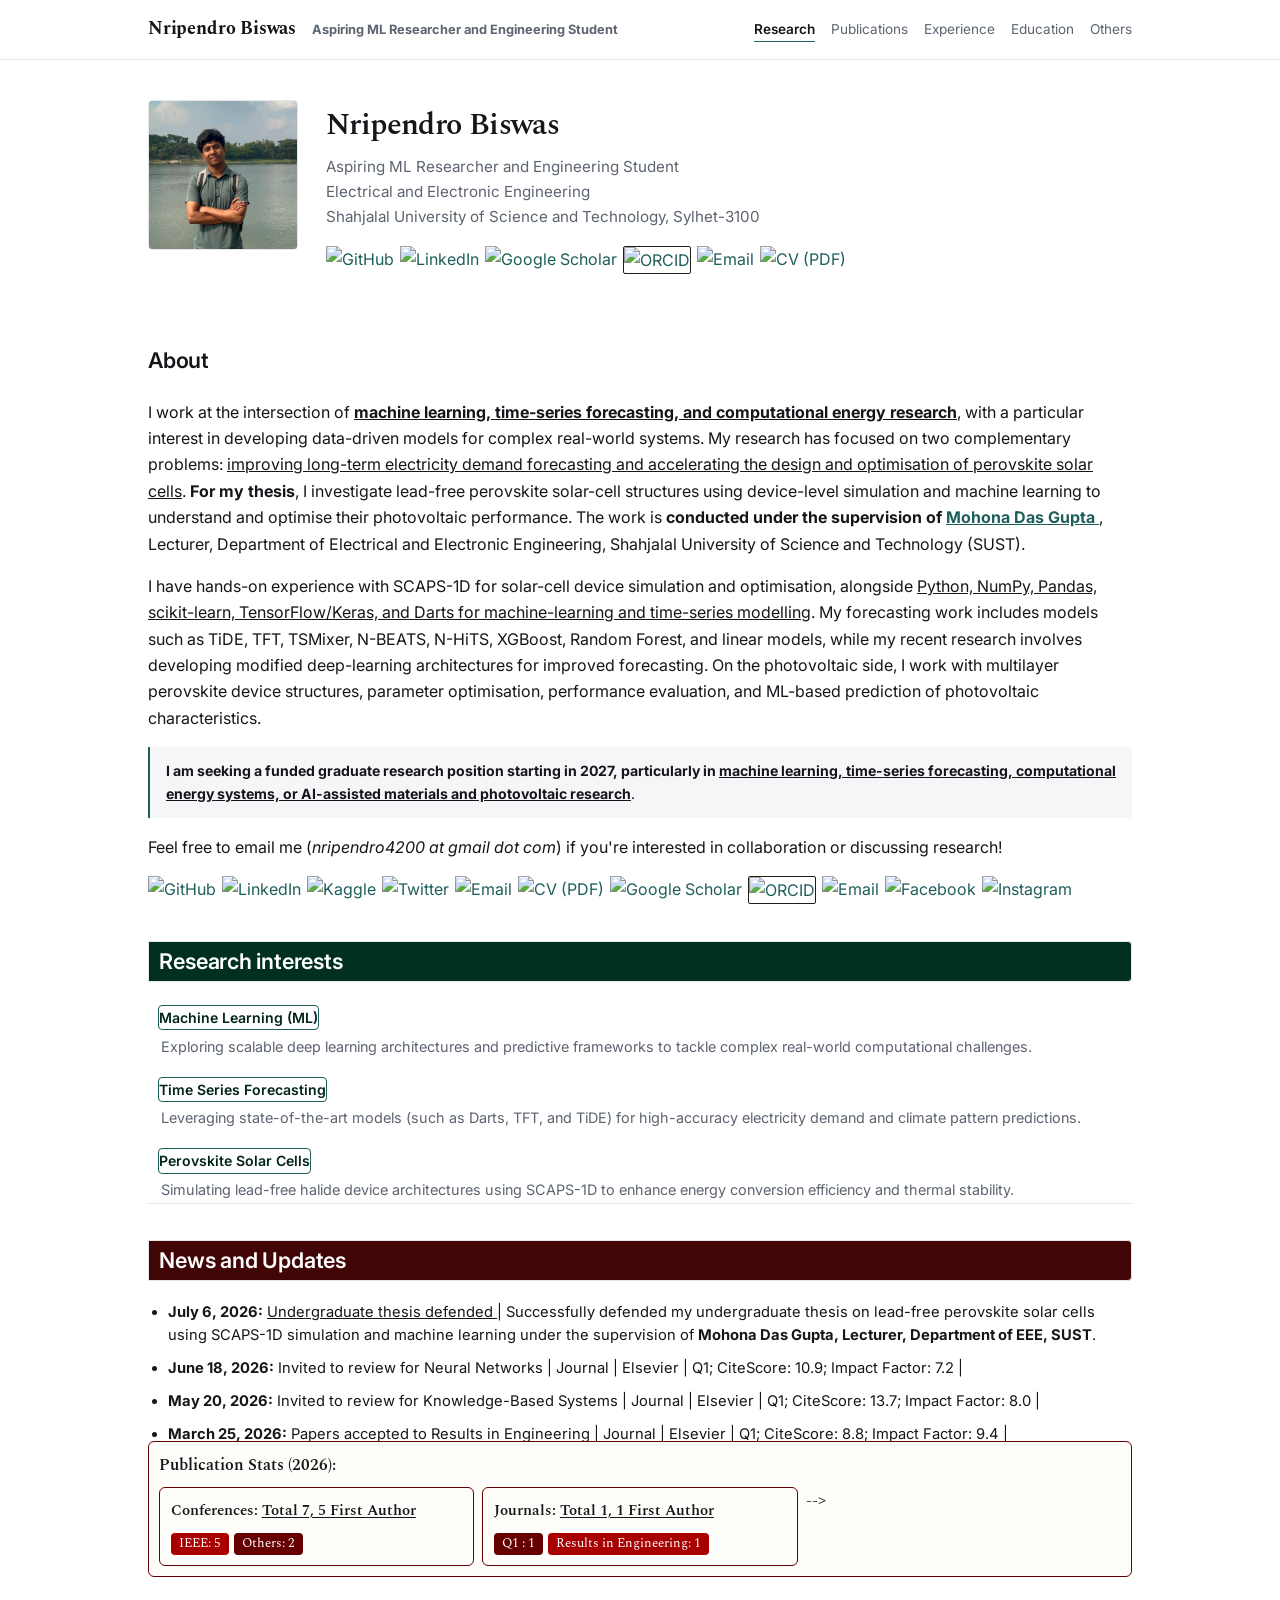
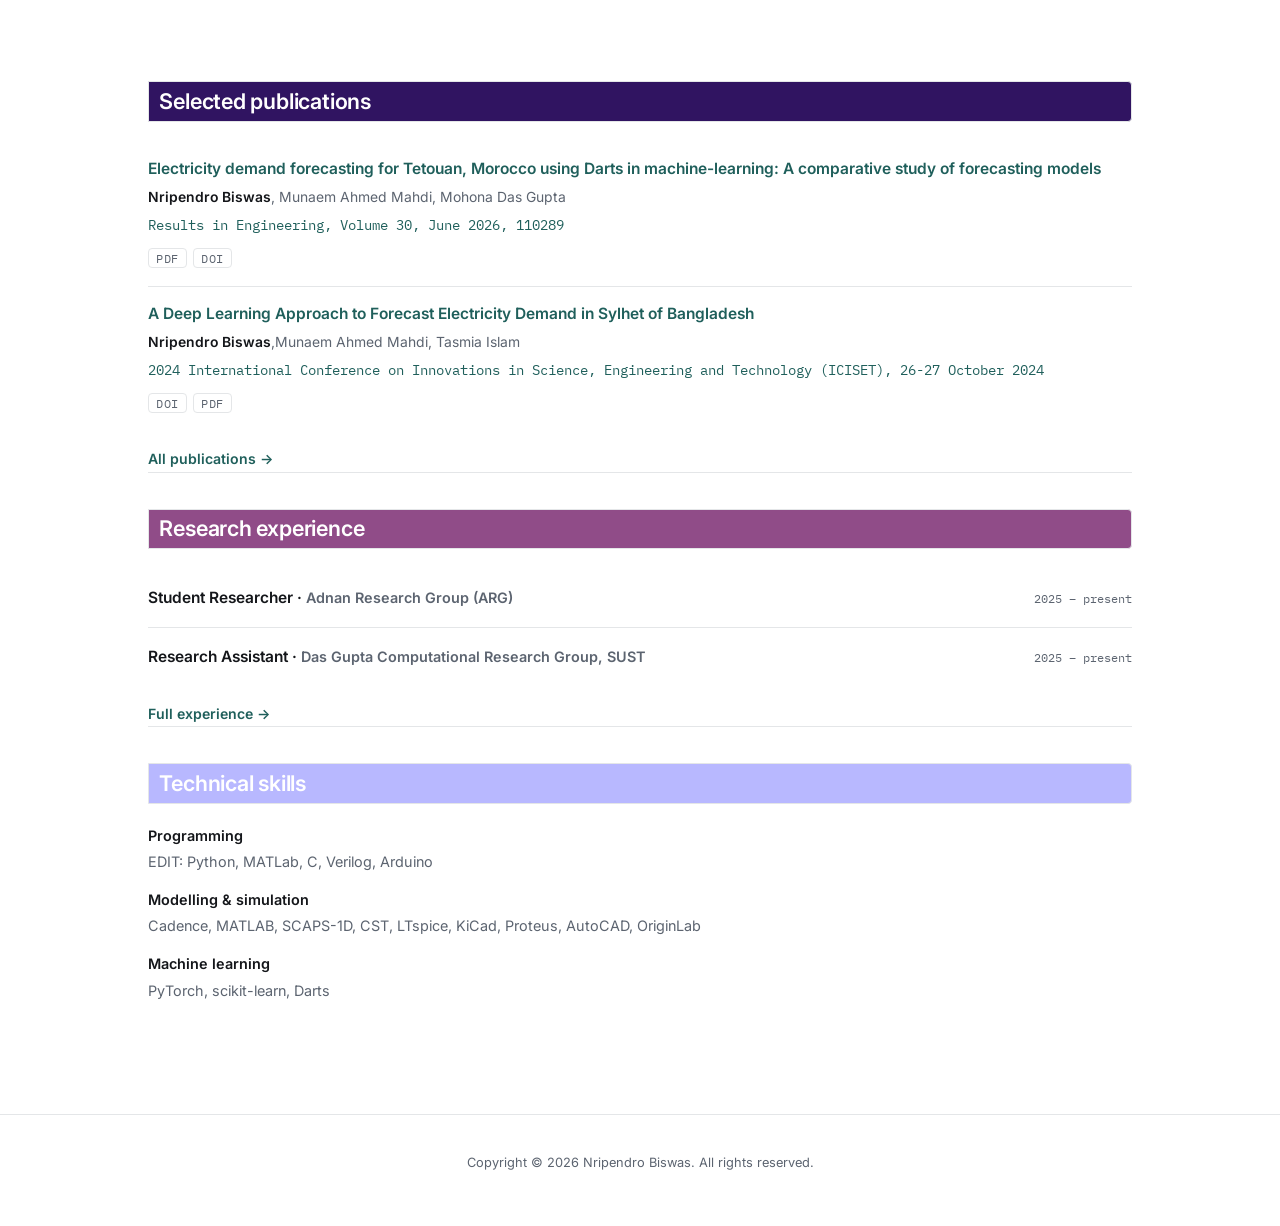
==== index.html @ 01dfb213 "Update index.html" ====
<!DOCTYPE html>
<html lang="en">
<head>
<meta charset="utf-8">
<meta name="viewport" content="width=device-width, initial-scale=1">

<!-- EDIT: page metadata ---------------------------------------------------->
<title>Nripendro Biswas </title>
<meta name="description" content="Nripendro Biswas — final-year undergraduate in Electrical and Electronic Engineering. Research on 
                                                  ML, TimeSeries Forecasting, Perovskite Solar Cells.">
<meta name="author" content="Nripendro Biswas">

<!-- Open Graph / social preview. Replace the URL and image once deployed. -->
<meta property="og:type"        content="website">
<meta property="og:title"       content="Nripendro Biswas">
<meta property="og:description" content="Electrical and Electronic Engineering | TimeSeries Forecasting">
<meta property="og:url"         content="https://NripendroBiswas.github.io/">
<meta property="og:image"       content="https://NripendroBiswas.github.io/assets/img/preview.JPG">
<meta name="twitter:card"       content="summary">

<link rel="icon" href="assets/img/favicon.png">
<link rel="preconnect" href="https://fonts.googleapis.com">
<link rel="preconnect" href="https://fonts.gstatic.com" crossorigin>
<link href="https://fonts.googleapis.com/css2?family=Inter:wght@400;600&family=IBM+Plex+Mono:wght@400;500&family=Spectral:wght@500;600&display=swap" rel="stylesheet">
<link rel="stylesheet" href="assets/css/style.css">
</head>

<body>

<!-- ======================================================================
     HEADER — copy this block verbatim into every page.
     Change only the aria-current="page" attribute to match the page.
     ====================================================================== -->
<header class="site-header">
  <div class="site-header__inner">
    <a class="site-title" href="index.html"><b><strong>Nripendro Biswas</strong></b></a> 
    <span class="site-tagline"><b>Aspiring ML Researcher and Engineering Student</b></span>
    <nav class="site-nav" aria-label="Primary">
      <a href="index.html" aria-current="page">Research</a>
      <a href="publications.html">Publications</a>
      <a href="experience.html">Experience</a>
      <a href="education.html">Education</a>
      <a href="others.html">Others</a>
    </nav>
  </div>
</header>

<main>

  <!-- ==================================================================
       HERO
       ================================================================== -->
  <div class="hero">
    <img class="hero__portrait" src="assets/img/portrait.JPG"
         alt="Portrait of Nripendro Biswas">
    <div>
      <h1>Nripendro Biswas</h1>
      <p class="hero__role">
        Aspiring ML Researcher and Engineering Student <br>
        Electrical and Electronic Engineering<br>
        <span class="muted">Shahjalal University of Science and Technology, Sylhet-3100</span>
      </p>

      <!-- EDIT: profile links. Delete any you do not use. -->
      <!-- <ul class="badges">
        <li><a href="https://github.com/Nripendrobiswas">GitHub</a></li>
        <li><a href="https://www.linkedin.com/in/nripendrobiswas/">LinkedIn</a></li>
        <li><a href="https://scholar.google.com/citations?user=jf5Q8UgAAAAJ&hl=en">Scholar</a></li>
        <li><a href="https://orcid.org/0009-0008-9670-0867">ORCID</a></li>
        <li><a href="mailto:nripendro4200@gmail.com">Email</a></li>
        <li><a href="resources/pdf/cv.pdf">CV (PDF)</a></li>
      </ul> -->
      <div class="badge-row">
        <a href="https://github.com/Nripendrobiswas"><img src="https://img.shields.io/badge/GitHub-360893?style=flat-square&logo=github&logoColor=white" alt="GitHub"></a>
        <a href="https://linkedin.com/in/nripendrobiswas"><img src="https://img.shields.io/badge/LinkedIn-0047AD?style=flat-square&logo=linkedin&logoColor=white" alt="LinkedIn"></a>
        <a href="https://scholar.google.com/citations?user=jf5Q8UgAAAAJ&hl=en"><img src="https://img.shields.io/badge/Google_Scholar-1F1F15?style=flat-square&logo=googlescholar&logoColor=white" alt="Google Scholar"></a>
        <a class="badge-orcid" href="https://orcid.org/0009-0008-9670-0867"><img src="https://img.shields.io/badge/ORCID-white?style=flat-square&logo=orcid&logoColor=A6CE39&labelColor=white&color=white" alt="ORCID"></a>
        <a href="mailto:nripendro4200@gmail.com"><img src="https://img.shields.io/badge/Email-EA4335?style=flat-square&logo=gmail&logoColor=white" alt="Email"> </a>
        <a href="resources/pdf/cv.pdf"><img src="https://img.shields.io/badge/CV-PDF-1F5F5B?style=flat-square&logo=adobeacrobatreader&logoColor=white" alt="CV (PDF)"></a>
        </div>
    </div>
  </div>

  <!-- ==================================================================
       ABOUT
       ================================================================== -->
  <section class="section" id="about">
    <h2>About</h2>

    <p>
      I work at the intersection of <b> <u>machine learning, time-series forecasting, and computational energy research</u></b>, 
      with a particular interest in developing data-driven models for complex real-world systems. 
      My research has focused on two complementary problems: <u>improving long-term electricity demand forecasting and 
      accelerating the design and optimisation of perovskite solar cells</u>. <b>For my thesis</b>, I investigate lead-free 
      perovskite solar-cell structures using device-level simulation and machine learning to understand and 
      optimise their photovoltaic performance. The work is <b>conducted under the supervision of 
        <a href="https://www.sust.edu/departments/eee/faculty/mohona-eee@sust.edu"><u> Mohona Das Gupta </u></a></b>, 
      Lecturer, Department of Electrical and Electronic Engineering, 
      Shahjalal University of Science and Technology (SUST).
    </p>

    <p>
      I have hands-on experience with SCAPS-1D for solar-cell device simulation and optimisation, alongside <u>Python, NumPy, 
      Pandas, scikit-learn, TensorFlow/Keras, and Darts for machine-learning and time-series modelling</u>.
      My forecasting work includes models such as TiDE, TFT, TSMixer, N-BEATS, N-HiTS, XGBoost, Random Forest, and 
      linear models, while my recent research involves developing modified deep-learning architectures for improved forecasting.
      On the photovoltaic side, I work with multilayer perovskite device structures, 
      parameter optimisation, performance evaluation, and ML-based prediction of photovoltaic characteristics.
    </p>

    <p class="note">
      <strong>I am seeking a <b>funded graduate research position starting in 2027</b>, 
      particularly in <u>machine learning, time-series forecasting, 
      computational energy systems, or AI-assisted materials and photovoltaic research</u></strong>.
    </p>
  </section> 

  <!-- To check badges -->
<p>Feel free to email me (<em>nripendro4200 at gmail dot com</em>) if you're interested in collaboration or discussing research!</p>

<div class="badge-row">
  <a href="https://github.com/Nripendrobiswas"><img src="https://img.shields.io/badge/GitHub-360893?style=flat-square&logo=github&logoColor=white" alt="GitHub"></a>
  <a href="https://linkedin.com/in/nripendrobiswas"><img src="https://img.shields.io/badge/LinkedIn-0047AD?style=flat-square&logo=linkedin&logoColor=white" alt="LinkedIn"></a>
  <a href="https://kaggle.com/nripendro"><img src="https://img.shields.io/badge/Kaggle-1F1F15?style=flat-square&logo=kaggle&logoColor=white" alt="Kaggle"></a>
  <a href="https://x.com/nripendro4200"><img src="https://img.shields.io/badge/Twitter-1F1F15?style=flat-square&logo=x&logoColor=white" alt="Twitter"></a>
  <a href="mailto:nripendro4200@gmail.com"><img src="https://img.shields.io/badge/Email-EA4335?style=flat-square&logo=gmail&logoColor=white" alt="Email"> </a>
  <a href="resources/pdf/cv.pdf"><img src="https://img.shields.io/badge/CV-PDF-1F5F5B?style=flat-square&logo=adobeacrobatreader&logoColor=white" alt="CV (PDF)"></a>
  <a href="https://scholar.google.com/citations?user=jf5Q8UgAAAAJ&hl=en"><img src="https://img.shields.io/badge/Google_Scholar-1F1F15?style=flat-square&logo=googlescholar&logoColor=white" alt="Google Scholar"></a>
  <!-- <a href="https://www.semanticscholar.org/author/YOUR_ID"><img src="https://img.shields.io/badge/Semantic_Scholar-033A50?style=flat-square&logo=semanticscholar&logoColor=white" alt="Semantic Scholar"></a> -->
  <!-- <a href="https://aclanthology.org/people/YOUR_NAME"><img src="https://img.shields.io/badge/ACL_Anthology-C70808?style=flat-square&logo=aclanthology&logoColor=white" alt="ACL Anthology"></a> -->
  <!-- <a href="https://dblp.org/pid/YOUR_ID"><img src="https://img.shields.io/badge/DBLP-1F1F15?style=flat-square&logo=dblp&logoColor=white" alt="DBLP"></a> -->
  <a class="badge-orcid" href="https://orcid.org/0009-0008-9670-0867"><img src="https://img.shields.io/badge/ORCID-white?style=flat-square&logo=orcid&logoColor=A6CE39&labelColor=white&color=white" alt="ORCID"></a>
  <a href="mailto:nripendro58@gmail.com"><img src="https://img.shields.io/badge/Email-EA4335?style=flat-square&logo=gmail&logoColor=white" alt="Email"> </a>
  <a href="https://www.facebook.com/nripendro.biswas/"><img src="https://img.shields.io/badge/Facebook-1877F2?style=flat-square&logo=facebook&logoColor=white" alt="Facebook"></a>
  <a href="https://instagram.com/nien_bi/"><img src="https://img.shields.io/badge/Instagram-E4405F?style=flat-square&logo=instagram&logoColor=white" alt="Instagram"></a>
      
</div>
  <!-- ==================================================================
       RESEARCH INTERESTS
       ================================================================== -->
<!-- ==================================================================
     RESEARCH INTERESTS
     ================================================================== -->
<section class="section" id="interests">
  <h2 class="section-title header-interest">Research interests</h2>

  <dl class="skills-boxed">
    <div>
      <dt class="interest-tag">Machine Learning (ML)</dt>
      <dd>Exploring scalable deep learning architectures and predictive frameworks to tackle complex real-world computational challenges.</dd>
    </div>

    <div>
      <dt class="interest-tag">Time Series Forecasting</dt>
      <dd>Leveraging state-of-the-art models (such as Darts, TFT, and TiDE) for high-accuracy electricity demand and climate pattern predictions.</dd>
    </div>

    <div>
      <dt class="interest-tag">Perovskite Solar Cells</dt>
      <dd>Simulating lead-free halide device architectures using SCAPS-1D to enhance energy conversion efficiency and thermal stability.</dd>
    </div>
  </dl>
</section>

  <!-- ==================================================================
       NEWS
       Newest entry first. The <time datetime="..."> attribute should be a
       machine-readable ISO date; the visible text can be formatted freely.
       "news--scroll" caps the list height and makes it scroll once it
       gets long, instead of pushing the rest of the page down.
       ================================================================== -->
<!-- ==================================================================
       NEWS AND UPDATES
       ================================================================== -->
  <!-- News Header (e.g., Dark Red background) -->
  <section class="section" id="news">
    <h2 class="section-title header-news"> News and Updates</h2>

    <div class="news-scroll-box">
      <ul class="news-bullet-list">
        <li>
          <strong>July 6, 2026:</strong> <u>Undergraduate thesis defended </u>| Successfully defended my undergraduate thesis on lead-free perovskite solar cells using SCAPS-1D simulation and
                  machine learning under the supervision of <b> Mohona Das Gupta, Lecturer, Department of EEE, SUST</b>.
        </li>
        <li>
          <strong>June 18, 2026:</strong> Invited to review for Neural Networks | Journal | Elsevier | Q1; CiteScore: 10.9; Impact Factor: 7.2 |
        </li>
        <li>
          <strong>May 20, 2026:</strong> Invited to review for Knowledge-Based Systems | Journal | Elsevier | Q1; CiteScore: 13.7; Impact Factor: 8.0 |
        </li>
        <li>
          <strong>March 25, 2026:</strong> Papers accepted to Results in Engineering | Journal | Elsevier | Q1; CiteScore: 8.8; Impact Factor: 9.4 |
        </li>
      </ul>
    </div>
  </section>



  <!-- ==================================================================
       PUBLICATION STATS
       ================================================================== -->
  <div class="pub-stats-container">
    <div class="pub-stats-header">Publication Stats (2026):</div>
    
    <div class="pub-stats-grid">
      <!-- Box 1: Conferences -->
      <div class="pub-stats-box">
        <div class="pub-stats-title">Conferences: <u>Total 7, 5 First Author</u></div>
        <div class="pub-stats-pills">
          <span class="pub-pill highlight">IEEE: 5</span>
          <span class="pub-pill">Others: 2</span>
          <!-- <span class="pub-pill highlight">ICML Spotlight: 1</span> -->
        </div>
      </div>

      <!-- Box 2: Journals -->
      <div class="pub-stats-box">
        <div class="pub-stats-title">Journals: <u>Total 1, 1 First Author</u></div>
        <div class="pub-stats-pills">
          <span class="pub-pill">Q1 : 1</span>
          <!-- <span class="pub-pill">Q2 : 0</span> -->
          <span class="pub-pill highlight">Results in Engineering: 1</span>
          <!-- <span class="pub-pill">Other : 0</span> -->
        </div>
      </div>

      <!-- Box 3: Workshops -->
      <!-- <div class="pub-stats-box">
        <!-- <div class="pub-stats-title">Conf. Workshops: <u>Total 8, 7 First Author</u></div> -->
        <!-- <div class="pub-stats-pills">
          <span class="pub-pill">CVPR(A*)-W: 2</span>
          <span class="pub-pill">ICLR(A*)-W: 2</span>
          <span class="pub-pill">EACL(A)-W: 1</span>
          <span class="pub-pill">ICML(A)-W: 3</span>
        </div> -->
      <!-- </div> --> -->
    </div>
  </div>

  <!-- Your existing Selected Publications section starts here -->
  <section class="section" id="selected-publications">
  <!-- ==================================================================
       SELECTED PUBLICATIONS
       Three to six entries only. The full list lives on publications.html.
       ================================================================== -->
<!-- Publications Header (e.g., Dark Blue background) -->
  <section class="section" id="selected-publications">
    <h2 class="section-title header-pub">Selected publications</h2>

    <ul class="pub-list">
      <li class="pub">
        <a class="pub__title" href="https://www.sciencedirect.com/science/article/pii/S259012302601323X">Electricity demand forecasting for Tetouan, Morocco using Darts in machine-learning: A comparative study of forecasting models</a>
        <p class="pub__authors"><strong>Nripendro Biswas</strong>, Munaem Ahmed Mahdi, Mohona Das Gupta</p>
        <p class="pub__venue">Results in Engineering, Volume 30, June 2026, 110289</p>
        <ul class="pub__links">
          <li><a href="https://doi.org/10.1016/j.rineng.2026.110289">PDF</a></li>
          <li><a href="https://doi.org/10.1016/j.rineng.2026.110289">DOI</a></li>
          <!-- <li><a href="#">Code</a></li> -->
        </ul>
      </li>

      <li class="pub">
        <a class="pub__title" href="https://ieeexplore.ieee.org/abstract/document/10939731/">A Deep Learning Approach to Forecast Electricity Demand in Sylhet of Bangladesh</a>
        <p class="pub__authors"><strong>Nripendro Biswas</strong>,Munaem Ahmed Mahdi, Tasmia Islam</p>
        <p class="pub__venue">2024 International Conference on Innovations in Science, Engineering and Technology (ICISET), 26-27 October 2024</p>
        <ul class="pub__links">
          <!-- <li><a href="#">arXiv</a></li> -->
          <li>
            <a href="10.1109/ICISET62123.2024.10939731">DOI</a>
          </li>
          <li>
            <a href="https://www.researchgate.net/publication/390413681_A_Deep_Learning_Approach_to_Forecast_Electricity_Demand_in_Sylhet_of_Bangladesh#fullTextFileContent">PDF</a>
          </li>
        </ul>
      </li>
    </ul>

    <a class="more-link" href="publications.html">All publications &rarr;</a>
  </section>

  <!-- ==================================================================
       RESEARCH EXPERIENCE — short form; details live on experience.html
       ================================================================== -->
  <section class="section" id="experience">
    <h2 class="section-title header-exp">Research experience</h2>

    <ul class="timeline">
      <li>
        <div class="entry__head">
          <span class="entry__role">Student Researcher &middot; <span class="entry__place">Adnan Research Group (ARG)</span></span>
          <span class="entry__dates">2025 &ndash; present</span>
        </div>
      </li>
      <li>
        <div class="entry__head">
          <span class="entry__role"> Research Assistant &middot; 
                <span class="entry__place">Das Gupta Computational Research Group, SUST </span>
          </span>
          <span class="entry__dates">2025 &ndash; present</span>
        </div>
      </li>
    </ul>

    <a class="more-link" href="experience.html">Full experience &rarr;</a>
  </section>

  <!-- ==================================================================
       TECHNICAL SKILLS
       ================================================================== -->
  
  <section class="section" id="skills">
    <h2 class="section-title header-skills">Technical skills</h2>
    
    <dl class="skills">
      <dt>Programming</dt>
      <dd>EDIT: Python, MATLab, C, Verilog, Arduino</dd>

      <dt>Modelling &amp; simulation</dt>
      <dd>Cadence, MATLAB, SCAPS-1D, CST, LTspice, KiCad, Proteus, AutoCAD, OriginLab</dd>

      <dt>Machine learning</dt>
      <dd>PyTorch, scikit-learn, Darts</dd>
<!-- 
      <dt>Characterisation</dt>
      <dd>EDIT: FTIR, XRD, SEM, DLS, TGA, &hellip;</dd>

      <dt>Laboratory</dt>
      <dd>EDIT: synthesis routes, sample preparation, &hellip;</dd> -->
    </dl>
  </section>

</main>

<!-- ======================================================================
     FOOTER — copy verbatim into every page.
     ====================================================================== -->
<footer class="site-footer">
  <p>Copyright &copy; 2026 Nripendro Biswas. All rights reserved.</p>
</footer>

</body>
</html>
---- assets/css/style.css ----
/* ==========================================================================
   Academic portfolio — shared stylesheet
   Single stylesheet for every page. No build step, no framework.
   Edit the tokens in :root to restyle the whole site at once.
   ========================================================================== */

/* --------------------------------------------------------------------------
   1. Design tokens
   -------------------------------------------------------------------------- */
:root {
  /* Palette */
  --paper:        #ffffff;   /* page background */
  --paper-sunk:   #f5f6f7;   /* cards, code, table stripes */
  --ink:          #14161a;   /* body text */
  --ink-muted:    #5c6470;   /* dates, captions, secondary text */
  --rule:         #e4e6e8;   /* hairlines and borders */
  --accent:       #1f5f5b;   /* links, headings accent — deep teal */
  --accent-soft:  #e8f1f0;   /* accent background wash */
  --Dark-red:     #420505;
  --Col-violet:   #301461;
  --Cream-Violet: #904C88;
  --Skill-Violet: #B8B8FF;
  --Res-Interest: #023020;

  /* Type */
  --font-display: "Spectral", Georgia, "Times New Roman", serif;
  --font-body:    "Inter", -apple-system, BlinkMacSystemFont, "Segoe UI", sans-serif;
  --font-mono:    "IBM Plex Mono", ui-monospace, "SF Mono", Menlo, monospace;

  /* Scale */
  --measure: 64rem;   /* max text column width */
  --gutter: clamp(1rem, 4vw, 3rem);   /* 16px on phones, up to 48px */
  --gap:      1.5rem;
  --radius:   4px;
}

/* --------------------------------------------------------------------------
   2. Base
   -------------------------------------------------------------------------- */
*, *::before, *::after { box-sizing: border-box; }

html { scroll-behavior: smooth; scroll-padding-top: 5.5rem; }

@media (prefers-reduced-motion: reduce) {
  html { scroll-behavior: auto; }
  *    { animation: none !important; transition: none !important; }
}

body {
  margin: 0;
  background: var(--paper);
  color: var(--ink);
  font-family: var(--font-body);
  font-size: 16px;
  line-height: 1.65;
  -webkit-font-smoothing: antialiased;
}

a {
  color: var(--accent);
  text-decoration: none;
  border-bottom: 1px solid transparent;
}
a:hover { border-bottom-color: var(--accent); }
a:focus-visible {
  outline: 2px solid var(--accent);
  outline-offset: 2px;
  border-radius: 2px;
}

img { max-width: 100%; height: auto; }

/* --------------------------------------------------------------------------
   3. Header and navigation
   -------------------------------------------------------------------------- */
.site-header {
  position: sticky;
  top: 0;
  z-index: 50;
  background: color-mix(in srgb, var(--paper) 92%, transparent);
  backdrop-filter: blur(8px);
  border-bottom: 1px solid var(--rule);
}

.site-header__inner {
  max-width: var(--measure);
  margin: 0 auto;
  padding: 0.9rem 1.25rem;
  display: flex;
  flex-wrap: wrap;
  align-items: baseline;
  gap: 0.4rem 1rem;
}

.site-title {
  font-family: var(--font-display);
  font-size: 1.15rem;
  font-weight: 600;
  letter-spacing: -0.01em;
  color: var(--ink);
  border: 0;
}
.site-title:hover { color: var(--accent); }

.site-tagline {
  font-size: 0.8rem;
  color: var(--ink-muted);
}

.site-nav {
  margin-left: auto;
  display: flex;
  flex-wrap: wrap;
  gap: 1rem;
  font-size: 0.85rem;
}

.site-nav a { color: var(--ink-muted); }
.site-nav a:hover { color: var(--accent); }
.site-nav a[aria-current="page"] {
  color: var(--ink);
  font-weight: 600;
  border-bottom: 1px solid var(--accent);
}

/* --------------------------------------------------------------------------
   4. Layout
   -------------------------------------------------------------------------- */
main {
  max-width: var(--measure);
  margin: 0 auto;
  padding: 2.5rem 1.25rem 4rem;
}

/* Every top-level section is separated by a hairline, not extra whitespace. */
.section { padding-block: 2.25rem 0; }
.section + .section { border-top: 1px solid var(--rule); }

.section > h2 {
  font-size: 1.35rem;
  font-weight: 600;
  letter-spacing: -0.01em;
  margin: 0 0 1.25rem;
}

.section h3 {
  font-family: var(--font-body);
  font-size: 0.95rem;
  font-weight: 600;
  margin: 1.75rem 0 0.75rem;
}

/* Page title block, used at the top of the interior pages. */
.page-head { padding-bottom: 1.75rem; border-bottom: 1px solid var(--rule); }

.page-head h1 {
  font-family: var(--font-display);
  font-size: 2rem;
  font-weight: 600;
  letter-spacing: -0.02em;
  margin: 0 0 0.35rem;
}

.page-head p {
  margin: 0;
  color: var(--ink-muted);
  font-size: 0.95rem;
}

/* --------------------------------------------------------------------------
   5. Hero (index page only)
   -------------------------------------------------------------------------- */
.hero {
  display: grid;
  grid-template-columns: 150px 1fr;
  gap: 1.75rem;
  align-items: start;
  padding-bottom: 2rem;
}

.hero__portrait {
  width: 100%;
  aspect-ratio: 1 / 1;
  object-fit: cover;
  border-radius: var(--radius);
  border: 1px solid var(--rule);
}

.hero h1 {
  font-family: var(--font-display);
  font-size: 1.9rem;
  font-weight: 600;
  letter-spacing: -0.02em;
  margin: 0 0 0.25rem;
}

.hero__role {
  margin: 0 0 1rem;
  color: var(--ink-muted);
  font-size: 0.95rem;
}

@media (max-width: 40rem) {
  .hero { grid-template-columns: 1fr; }
  .hero__portrait { max-width: 130px; }
}

/* --------------------------------------------------------------------------
   6. Profile badge row
   -------------------------------------------------------------------------- */
.badges {
  display: flex;
  flex-wrap: wrap;
  gap: 0.4rem;
  margin-top: 1rem;
  padding: 0;
  list-style: none;
}

.badges a {
  display: inline-block;
  padding: 0.2rem 0.6rem;
  font-size: 0.78rem;
  font-family: var(--font-mono);
  color: var(--accent);
  background: var(--accent-soft);
  border: 1px solid transparent;
  border-radius: 999px;
}
.badges a:hover { border-color: var(--accent); }

.badge-row {
  display: flex;
  flex-wrap: wrap;
  gap: 6px;
  margin-top: 10px;
}
.badge-row img { display: block; }
.badge-orcid img { border: 1px solid #1F1F15; border-radius: 2px; }

/* --------------------------------------------------------------------------
   7. News list — bulleted & scrollable box
   -------------------------------------------------------------------------- */
.news-scroll-box {
  max-height: 140px;          /* Capped height guarantees scrolling triggers on PC & Mobile */
  overflow-y: scroll;         /* Forces vertical scrollbar visible on desktop browsers */
  padding-right: 0.75rem;
  margin-top: 0.5rem;
}

.news-bullet-list {
  list-style-type: disc;
  padding-left: 1.25rem;
  margin: 0;
  color: var(--ink);
  font-family: var(--font-body);
}

.news-bullet-list li {
  font-size: 0.92rem;
  line-height: 1.55;
  margin-bottom: 0.65rem;
}

.news-bullet-list li:last-child {
  margin-bottom: 0;
}

/* Custom subtle scrollbar styling for Chrome/Edge/Safari */
.news-scroll-box::-webkit-scrollbar {
  width: 6px;
}
.news-scroll-box::-webkit-scrollbar-track {
  background: var(--paper-sunk);
  border-radius: var(--radius);
}
.news-scroll-box::-webkit-scrollbar-thumb {
  background: #c1c5cc;
  border-radius: var(--radius);
}
.news-scroll-box::-webkit-scrollbar-thumb:hover {
  background: var(--ink-muted);
}

/* --------------------------------------------------------------------------
   8. Publication entries
   -------------------------------------------------------------------------- */
.pub-list { list-style: none; margin: 0; padding: 0; }

.pub {
  padding: 1rem 0;
  border-top: 1px solid var(--rule);
}
.pub:first-child { border-top: 0; }

.pub__title {
  display: block;
  font-weight: 600;
  font-size: 0.97rem;
  line-height: 1.45;
  margin-bottom: 0.3rem;
}

.pub__authors {
  margin: 0 0 0.3rem;
  font-size: 0.87rem;
  color: var(--ink-muted);
}

/* Wrap your own name in <strong> inside .pub__authors to make it stand out. */
.pub__authors strong { color: var(--ink); font-weight: 600; }

.pub__venue {
  margin: 0;
  font-size: 0.85rem;
  font-family: var(--font-mono);
  color: var(--accent);
}

.pub__links {
  margin: 0.45rem 0 0;
  padding: 0;
  list-style: none;
  display: flex;
  flex-wrap: wrap;
  gap: 0.4rem;
}

.pub__links a {
  font-family: var(--font-mono);
  font-size: 0.72rem;
  text-transform: uppercase;
  letter-spacing: 0.04em;
  padding: 0.1rem 0.45rem;
  border: 1px solid var(--rule);
  border-radius: var(--radius);
  color: var(--ink-muted);
}
.pub__links a:hover { border-color: var(--accent); color: var(--accent); }

/* --------------------------------------------------------------------------
   9. Timeline entries — experience and education
   -------------------------------------------------------------------------- */
.timeline { list-style: none; margin: 0; padding: 0; }

.timeline > li {
  padding: 1rem 0;
  border-top: 1px solid var(--rule);
}
.timeline > li:first-child { border-top: 0; }

.entry__head {
  display: flex;
  flex-wrap: wrap;
  align-items: baseline;
  justify-content: space-between;
  gap: 0.25rem 1rem;
}

.entry__role  { font-weight: 600; font-size: 0.97rem; }
.entry__place { color: var(--ink-muted); font-size: 0.9rem; }

.entry__dates {
  font-family: var(--font-mono);
  font-size: 0.78rem;
  color: var(--ink-muted);
  white-space: nowrap;
}

.entry__body { margin: 0.5rem 0 0; padding-left: 1.1rem; font-size: 0.9rem; }
.entry__body li { margin-bottom: 0.25rem; }

/* --------------------------------------------------------------------------
   10. Skills — definition list
   -------------------------------------------------------------------------- */
.skills { margin: 0; }

.skills dt {
  font-weight: 600;
  font-size: 0.9rem;
  margin-top: 0.9rem;
}

.skills dd {
  margin: 0.15rem 0 0;
  font-size: 0.9rem;
  color: var(--ink-muted);
}

/* --------------------------------------------------------------------------
   11. Stat strip
   -------------------------------------------------------------------------- */
.stats {
  display: grid;
  grid-template-columns: repeat(auto-fit, minmax(7rem, 1fr));
  gap: 1px;
  background: var(--rule);
  border: 1px solid var(--rule);
  border-radius: var(--radius);
  overflow: hidden;
  margin: 1.25rem 0 0;
  padding: 0;
  list-style: none;
}

.stats > li {
  background: var(--paper);
  padding: 0.85rem 0.75rem;
  text-align: center;
}

.stats b {
  display: block;
  font-family: var(--font-display);
  font-size: 1.5rem;
  font-weight: 600;
  line-height: 1.1;
}

.stats span {
  font-size: 0.73rem;
  font-family: var(--font-mono);
  text-transform: uppercase;
  letter-spacing: 0.05em;
  color: var(--ink-muted);
}

/* --------------------------------------------------------------------------
   12. Utilities
   -------------------------------------------------------------------------- */
.more-link {
  display: inline-block;
  margin-top: 1rem;
  font-size: 0.88rem;
  font-weight: 600;
}

.note {
  background: var(--paper-sunk);
  border-left: 2px solid var(--accent);
  padding: 0.75rem 1rem;
  font-size: 0.88rem;
  border-radius: 0 var(--radius) var(--radius) 0;
}

.plain-list { list-style: none; margin: 0; padding: 0; }
.tight      { margin-block: 0.4rem; }
.muted      { color: var(--ink-muted); }

/* Visually hidden but available to screen readers. */
.sr-only {
  position: absolute;
  width: 1px; height: 1px;
  padding: 0; margin: -1px;
  overflow: hidden;
  clip: rect(0 0 0 0);
  white-space: nowrap;
}

/* SECTION HEADER STYLE */
/* --------------------------------------------------------------------------
   Custom Individual Section Header Styles
   -------------------------------------------------------------------------- */
.section-title {
  border-left: 2px solid var(--accent);
  /* padding: 0.75rem 1rem; */
  padding: 0.10rem 0.65rem;
  font-size: 0.88rem;
  border-radius: 0 var(--radius) var(--radius) 0;
}

/* 1. News Header — Dark Red Background */
.header-news {
  background-color: var(--Dark-red);
  color: #ffffff;
  border: 1px solid var(--rule);
}

/* 2. Selected Publications — Dark Blue Background */
.header-pub {
  background-color: var(--Col-violet);
  color: #ffffff;
  border: 1px solid var(--rule);
}

/* 3. Research Experience — Slate / Accent Teal Background */
.header-exp {
  background-color: var(--Cream-Violet); /* Deep Teal ---> --accent*/
  color: #ffffff;
  border: 1px solid var(--rule);
}

/* 4. Technical Skills — Sunk Paper Background with Dark Text */
.header-skills {
  background-color: var(--Skill-Violet);
  color: #ffffff; /*var(--ink) */
  border: 1px solid var(--rule);
}
/* 5. Research interest — Sunk Paper Background with Dark Text */
.header-interest {
  background-color: var(--Res-Interest);
  color: #ffffff; /*var(--ink) */
  border: 1px solid var(--rule);
}

/* --------------------------------------------------------------------------
   Research Interests — Boxed Tag Labels
   -------------------------------------------------------------------------- */
.skills-boxed {
  margin: 0;
  display: flex;
  flex-direction: column;
  gap: 1.1rem;
  padding: 0.1rem 0.6rem;
}

/* The colored text box around each field name */
.interest-tag {
  display: inline-block;
  background-color: var(--paper);  /* Soft tint matching your palette */
  color: #01231c;                 /* Deep teal text color */
  border: 1px solid var(--accent);
  font-weight: 600;
  font-size: 0.88rem;
  border-radius: var(--radius);
  margin-bottom: 0.35rem;
}

.skills-boxed dd {
  margin: 0;
  font-size: 0.9rem;
  color: var(--ink-muted);
  line-height: 1.55;
  padding-left: 0.2rem;
}

/* --------------------------------------------------------------------------
   Publication Stats Box
   -------------------------------------------------------------------------- */
.pub-stats-container {
  border: 1px solid #660000;          /* Dark Maroon border */
  border-radius: 6px;
  padding: 0.65rem;
  background-color: #fffdf9;          /* Faint warm cream background */
  font-family: var(--font-display);   /* Serif font matching the image */
  margin-bottom: 2rem;                /* Spacing before the next section */
  color: var(--ink);
}

.pub-stats-header {
  font-size: 1rem;
  font-weight: 600;
  margin-bottom: 0.5rem;
}

.pub-stats-grid {
  display: grid;
  grid-template-columns: repeat(auto-fit, minmax(240px, 1fr));
  gap: 0.5rem;
}

.pub-stats-box {
  border: 1px solid #660000;
  border-radius: 6px;
  padding: 0.65rem;
}

.pub-stats-title {
  font-size: 0.95rem;
  font-weight: 600;
  margin-bottom: 0.6rem;
}

.pub-stats-title u {
  text-underline-offset: 2px;
  text-decoration-thickness: 1px;
}

.pub-stats-pills {
  display: flex;
  flex-wrap: wrap;
  gap: 0.35rem;
}

/* The dark maroon tag pills */
.pub-pill {
  background-color: #660000;
  color: #ffffff;
  font-size: 0.82rem;
  padding: 0.15rem 0.5rem;
  border-radius: 4px;
  line-height: 1.3;
}

/* Slightly brighter red for 'Spotlight' or 'Transactions' to match image */
.pub-pill.highlight {
  background-color: #a80000; 
}

/* --------------------------------------------------------------------------
   13. Footer
   -------------------------------------------------------------------------- */
.site-footer {
  border-top: 1px solid var(--rule);
  margin-top: 3rem;
  padding: 1.5rem 1.25rem 2.5rem;
  font-size: 0.8rem;
  color: var(--ink-muted);
  text-align: center;
}

/* --------------------------------------------------------------------------
   14. Print — makes Ctrl+P produce a usable CV
   -------------------------------------------------------------------------- */
@media print {
  .site-header, .site-footer, .badges { display: none; }
  body { font-size: 11pt; background: #fff; color: #000; }
  main { max-width: none; padding: 0; }
  a { color: #000; border: 0; }
}
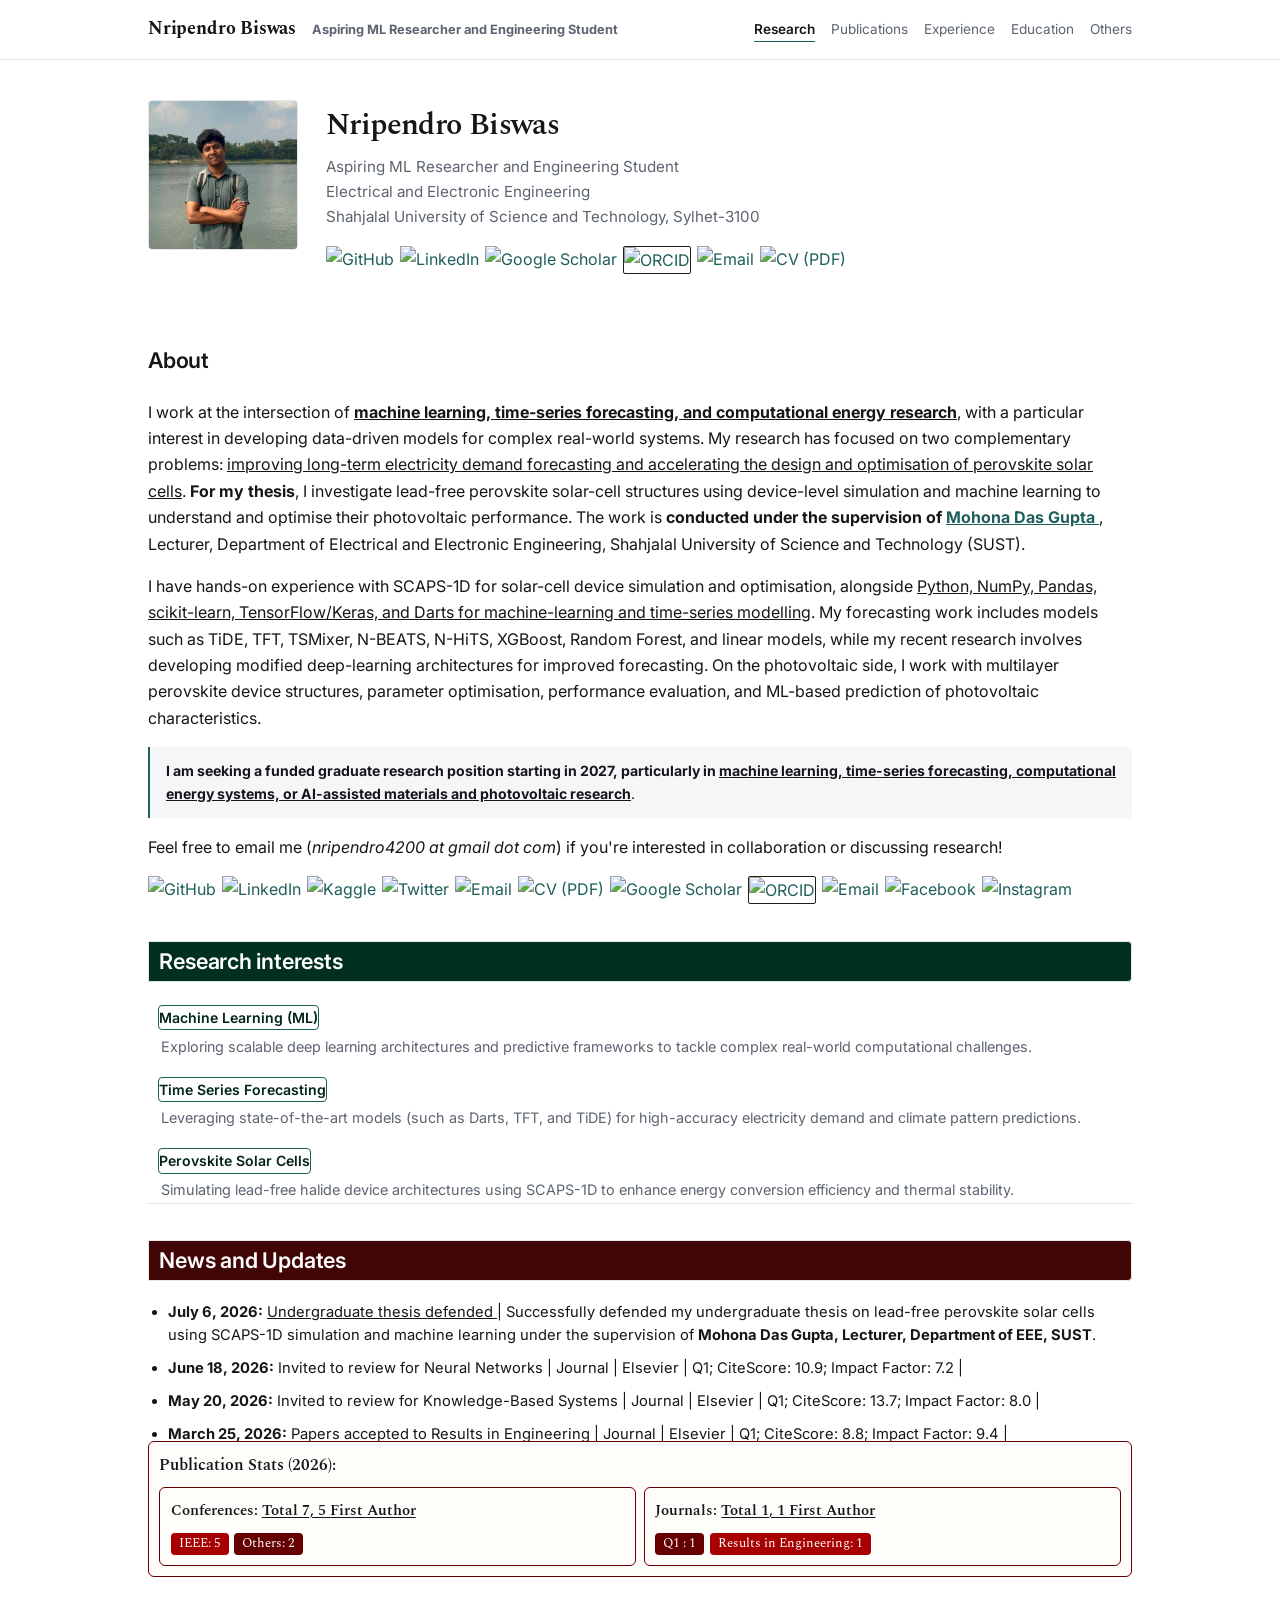
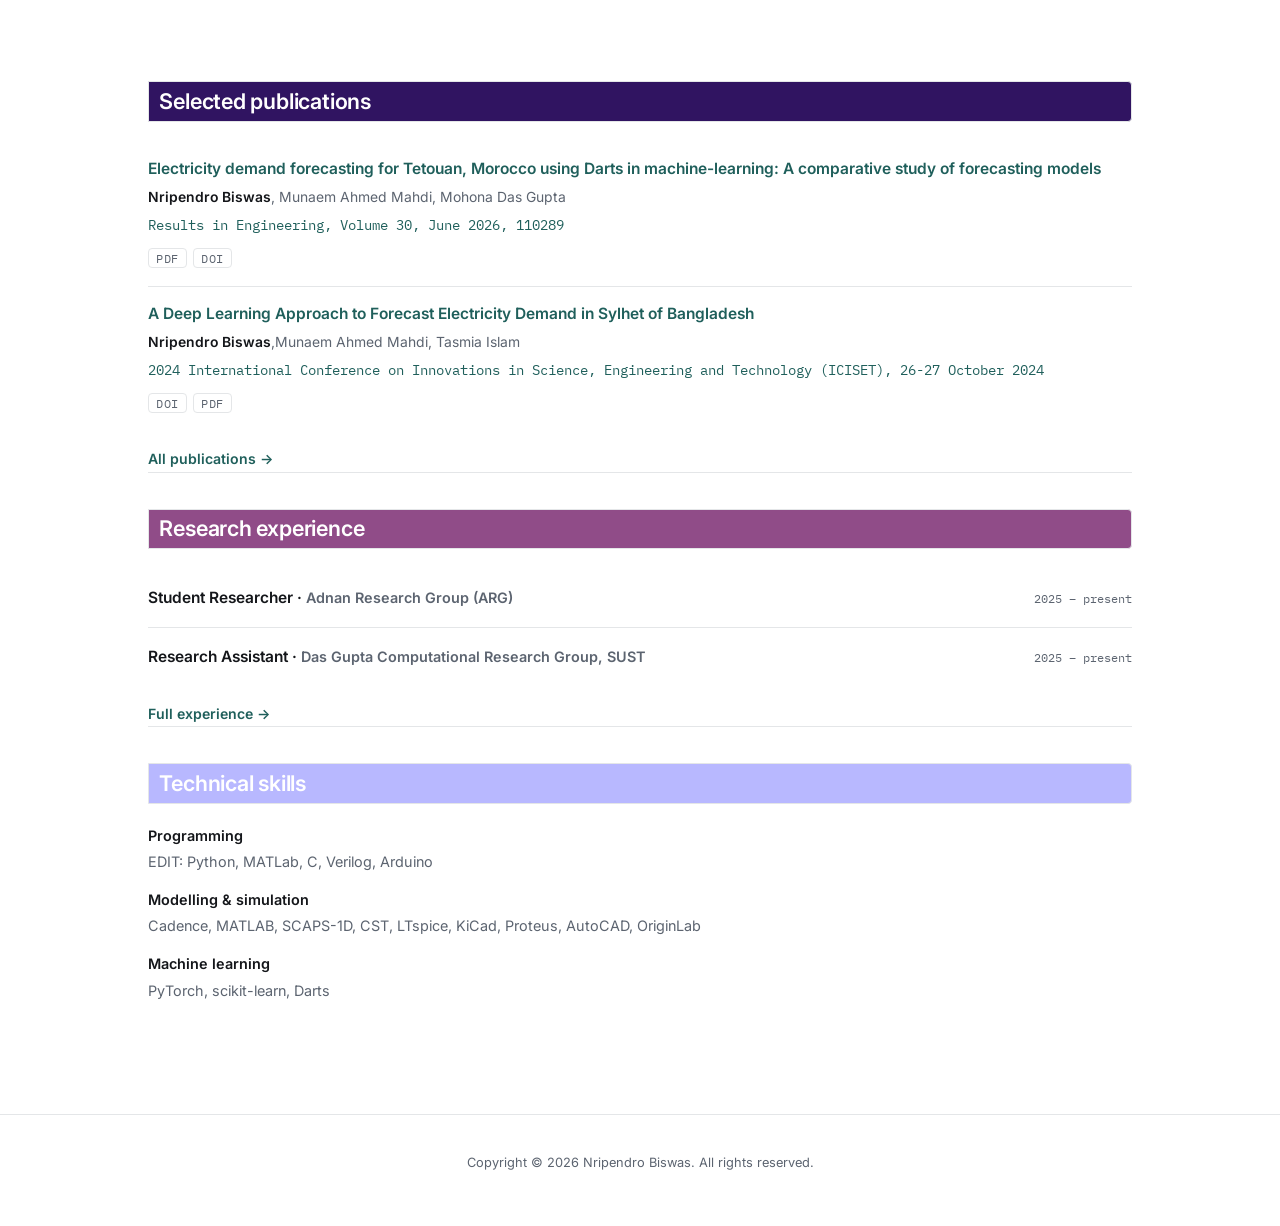
==== commit cf90d220: "Update index.html" ====
--- a/index.html
+++ b/index.html
@@ -234,7 +234,7 @@
           <span class="pub-pill">EACL(A)-W: 1</span>
           <span class="pub-pill">ICML(A)-W: 3</span>
         </div> -->
-      <!-- </div> --> -->
+      <!-- </div> -->
     </div>
   </div>
 
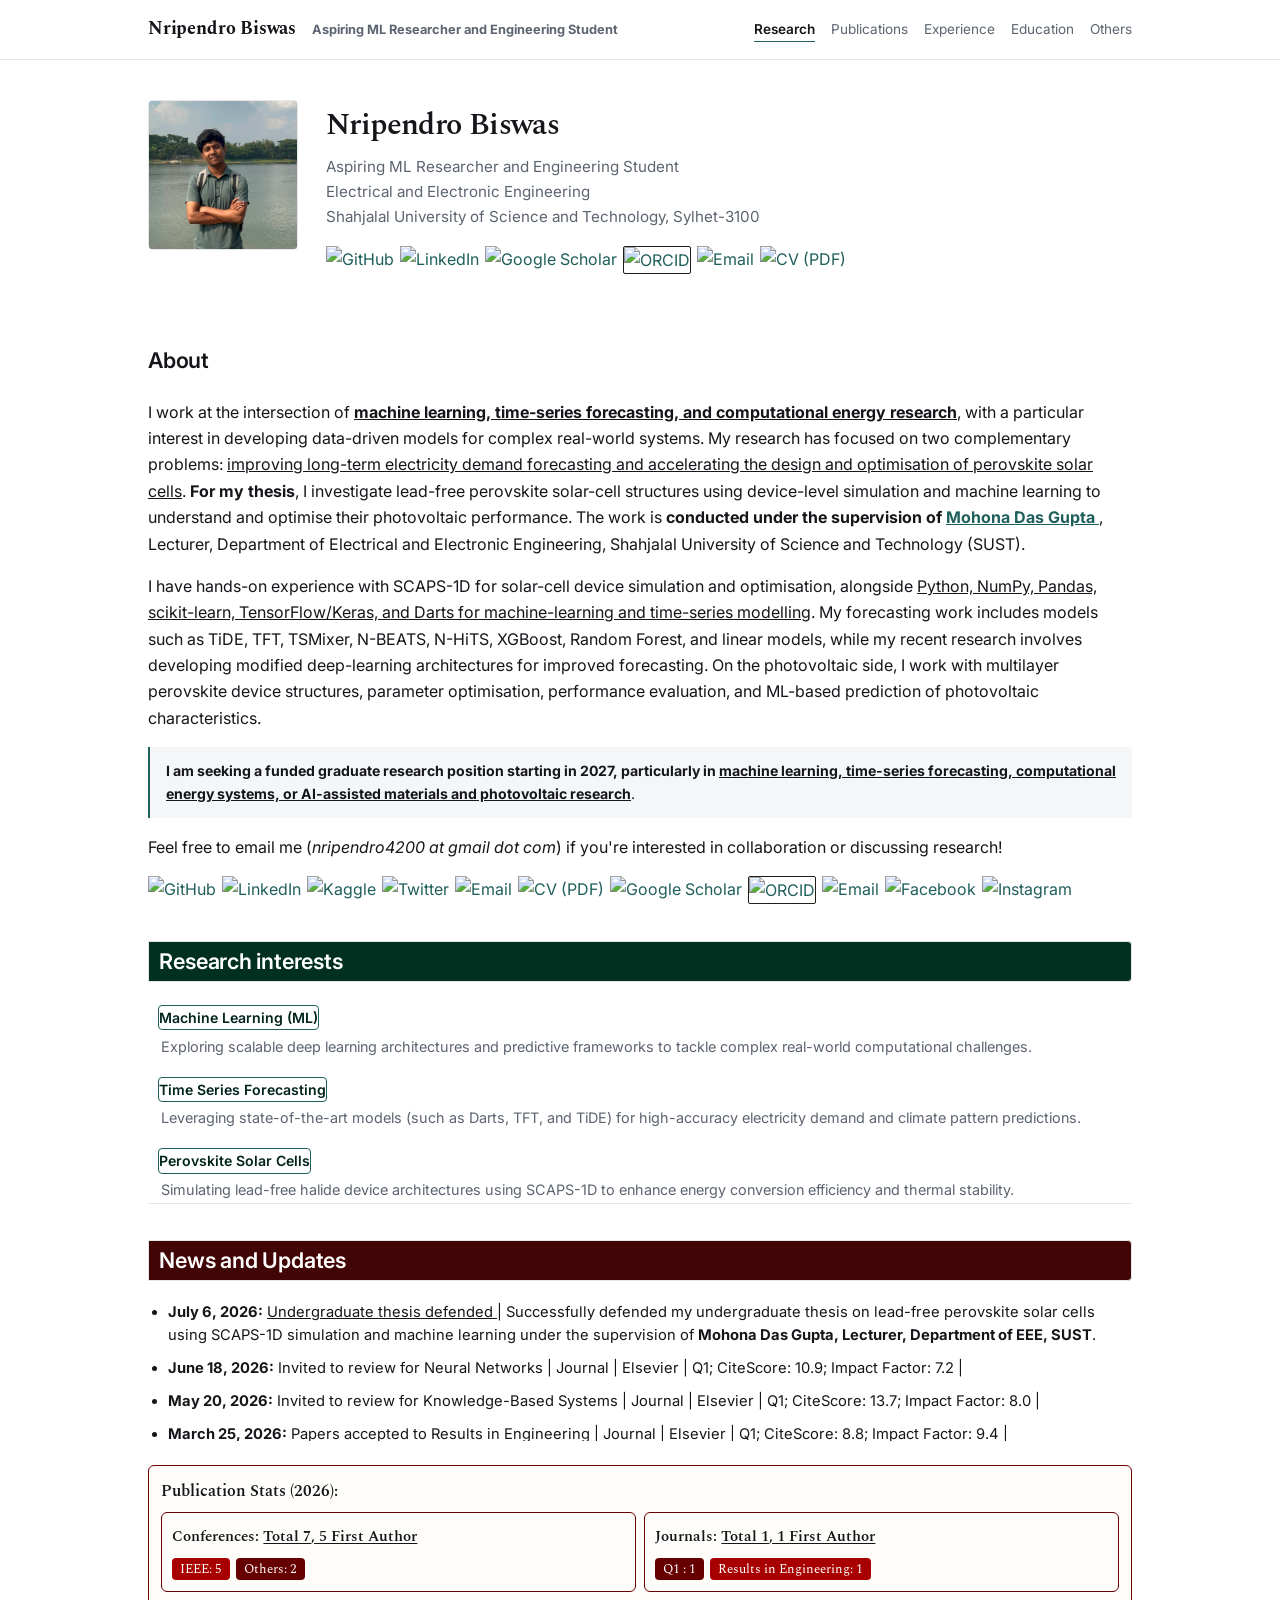
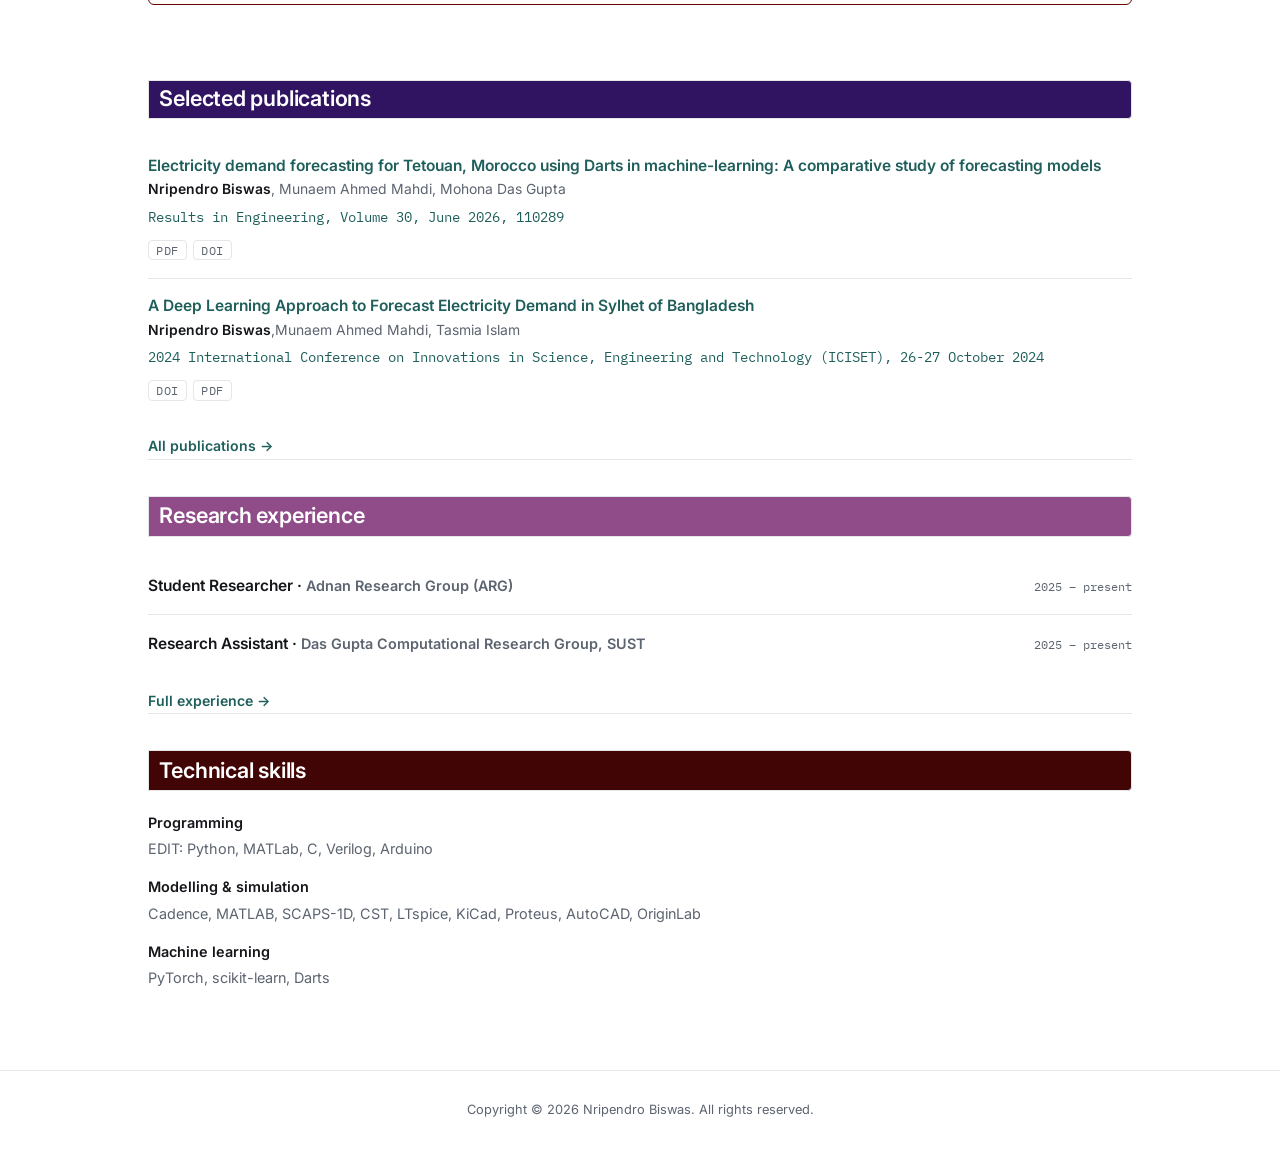
==== commit e580d43d: "Update index.html" ====
--- a/index.html
+++ b/index.html
@@ -310,7 +310,7 @@
        ================================================================== -->
   
   <section class="section" id="skills">
-    <h2 class="section-title header-skills">Technical skills</h2>
+    <h2 class="section-title header-news">Technical skills</h2>
     
     <dl class="skills">
       <dt>Programming</dt>
--- a/assets/css/style.css
+++ b/assets/css/style.css
@@ -338,6 +338,65 @@
 }
 .pub__links a:hover { border-color: var(--accent); color: var(--accent); }
 
+/* PUBLICATION UPDATED TO ADD PUBLICATION FIELD */
+/* Inline title header flex container */
+.pub__header {
+  display: flex;
+  align-items: flex-start;
+  justify-content: space-between;
+  gap: 0.75rem;
+  margin-bottom: 0.3rem;
+}
+
+/* Ensure the title text takes available space */
+.pub__title {
+  margin-bottom: 0;
+  flex: 1;
+}
+
+/* Field tag box on the right */
+.pub__tag_TSF {
+  display: inline-block;
+  white-space: nowrap;
+  font-family: var(--font-mono);
+  font-size: 0.72rem;
+  font-weight: 600;
+  padding: 0.15rem 0.5rem;
+  border-radius: var(--radius);
+  background-color: var(--Cream-Violet);
+  color: #ffffff;
+  border: 1px solid var(--Dark-red);
+  line-height: 1.2;
+}
+.pub__tag_ML {
+  display: inline-block;
+  white-space: nowrap;
+  font-family: var(--font-mono);
+  font-size: 0.72rem;
+  font-weight: 600;
+  padding: 0.15rem 0.5rem;
+  border-radius: var(--radius);
+  background-color: var(--Res-Interest);
+  color: #ffffff;
+  border: 1px solid var(--Dark-red);
+  line-height: 1.2;
+}
+.pub__tag_PSC {
+  display: inline-block;
+  white-space: nowrap;
+  font-family: var(--font-mono);
+  font-size: 0.72rem;
+  font-weight: 600;
+  padding: 0.15rem 0.5rem;
+  border-radius: var(--radius);
+  background-color: var(--Dark-red);
+  color: #ffffff;
+  border: 1px solid var(--Dark-red);
+  line-height: 1.2;
+}
+
+
+
 /* --------------------------------------------------------------------------
    9. Timeline entries — experience and education
    -------------------------------------------------------------------------- */
@@ -478,9 +537,15 @@
 
 /* 2. Selected Publications — Dark Blue Background */
 .header-pub {
+  margin-top: 0rem;
+  padding-top: 0;
   background-color: var(--Col-violet);
   color: #ffffff;
   border: 1px solid var(--rule);
+}
+/* Specific top margin override for Selected Publications only */
+#selected-publications {
+  margin-top: 0.1rem; /* Adjust this value (e.g., 0rem, 0.25rem, 0.5rem) to set the exact gap */
 }
 
 /* 3. Research Experience — Slate / Accent Teal Background */
@@ -538,12 +603,14 @@
    Publication Stats Box
    -------------------------------------------------------------------------- */
 .pub-stats-container {
-  border: 1px solid #660000;          /* Dark Maroon border */
+  clear: both;                        /* Prevents floating elements from overlapping */
+  margin-top: 1.5rem;                /* Creates clear space above the box */
+  margin-bottom: 0rem;             /* Creates clear space below the box */
+  border: 1px solid #660000;
   border-radius: 6px;
-  padding: 0.65rem;
-  background-color: #fffdf9;          /* Faint warm cream background */
-  font-family: var(--font-display);   /* Serif font matching the image */
-  margin-bottom: 2rem;                /* Spacing before the next section */
+  padding: 0.75rem;
+  background-color: #fffdf9;
+  font-family: var(--font-display);
   color: var(--ink);
 }
 
@@ -602,8 +669,8 @@
    -------------------------------------------------------------------------- */
 .site-footer {
   border-top: 1px solid var(--rule);
-  margin-top: 3rem;
-  padding: 1.5rem 1.25rem 2.5rem;
+  margin-top: 1rem;
+  padding: 1rem 0;
   font-size: 0.8rem;
   color: var(--ink-muted);
   text-align: center;
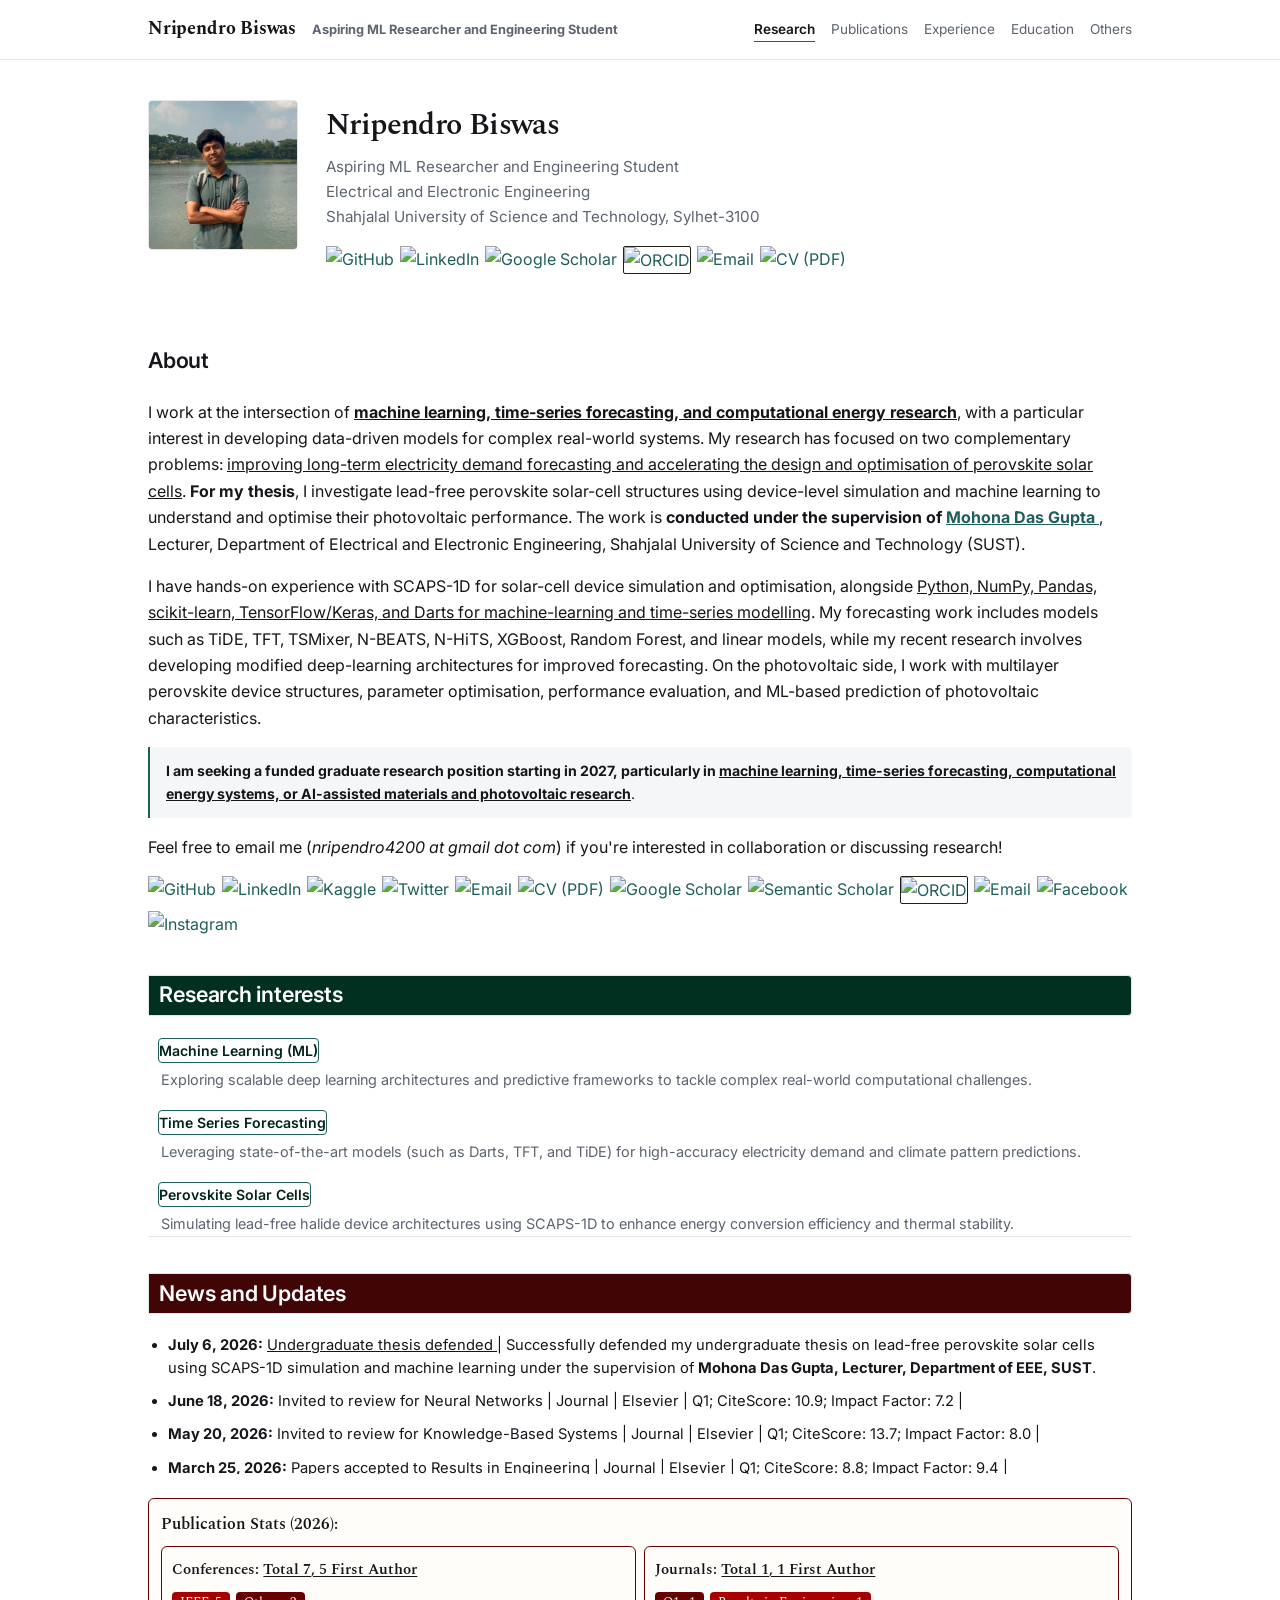
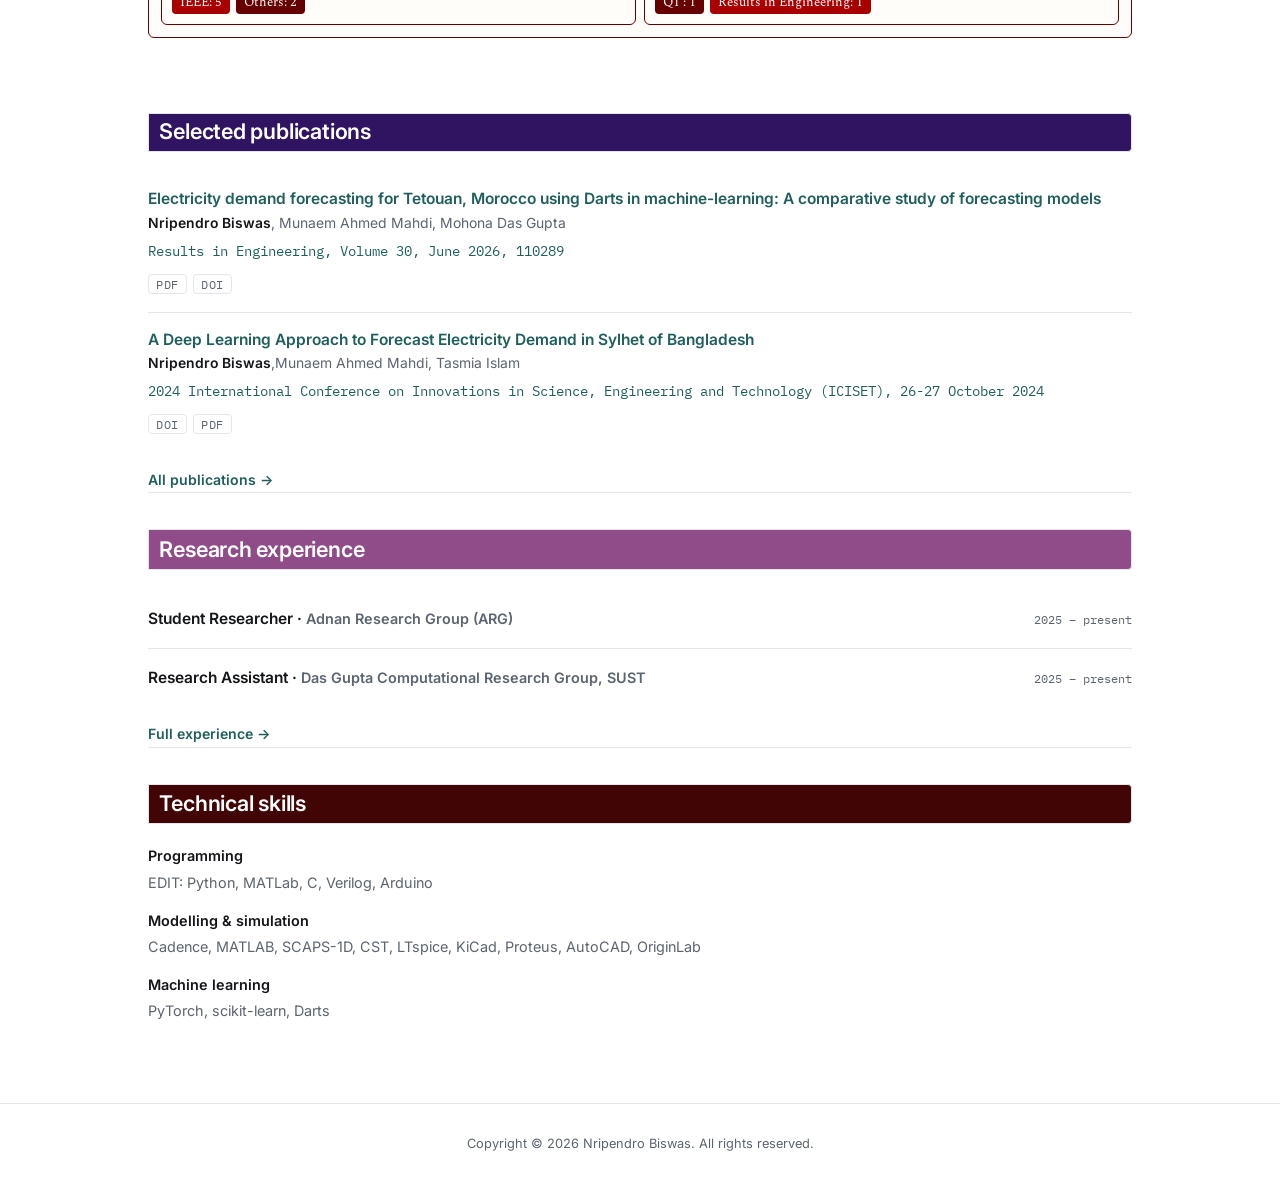
==== commit ab9d9be7: "Update index.html" ====
--- a/index.html
+++ b/index.html
@@ -126,7 +126,7 @@
   <a href="mailto:nripendro4200@gmail.com"><img src="https://img.shields.io/badge/Email-EA4335?style=flat-square&logo=gmail&logoColor=white" alt="Email"> </a>
   <a href="resources/pdf/cv.pdf"><img src="https://img.shields.io/badge/CV-PDF-1F5F5B?style=flat-square&logo=adobeacrobatreader&logoColor=white" alt="CV (PDF)"></a>
   <a href="https://scholar.google.com/citations?user=jf5Q8UgAAAAJ&hl=en"><img src="https://img.shields.io/badge/Google_Scholar-1F1F15?style=flat-square&logo=googlescholar&logoColor=white" alt="Google Scholar"></a>
-  <!-- <a href="https://www.semanticscholar.org/author/YOUR_ID"><img src="https://img.shields.io/badge/Semantic_Scholar-033A50?style=flat-square&logo=semanticscholar&logoColor=white" alt="Semantic Scholar"></a> -->
+  <a href="https://www.semanticscholar.org/author/Nripendro-Biswas/2353262144"><img src="https://img.shields.io/badge/Semantic_Scholar-033A50?style=flat-square&logo=semanticscholar&logoColor=white" alt="Semantic Scholar"></a>
   <!-- <a href="https://aclanthology.org/people/YOUR_NAME"><img src="https://img.shields.io/badge/ACL_Anthology-C70808?style=flat-square&logo=aclanthology&logoColor=white" alt="ACL Anthology"></a> -->
   <!-- <a href="https://dblp.org/pid/YOUR_ID"><img src="https://img.shields.io/badge/DBLP-1F1F15?style=flat-square&logo=dblp&logoColor=white" alt="DBLP"></a> -->
   <a class="badge-orcid" href="https://orcid.org/0009-0008-9670-0867"><img src="https://img.shields.io/badge/ORCID-white?style=flat-square&logo=orcid&logoColor=A6CE39&labelColor=white&color=white" alt="ORCID"></a>
